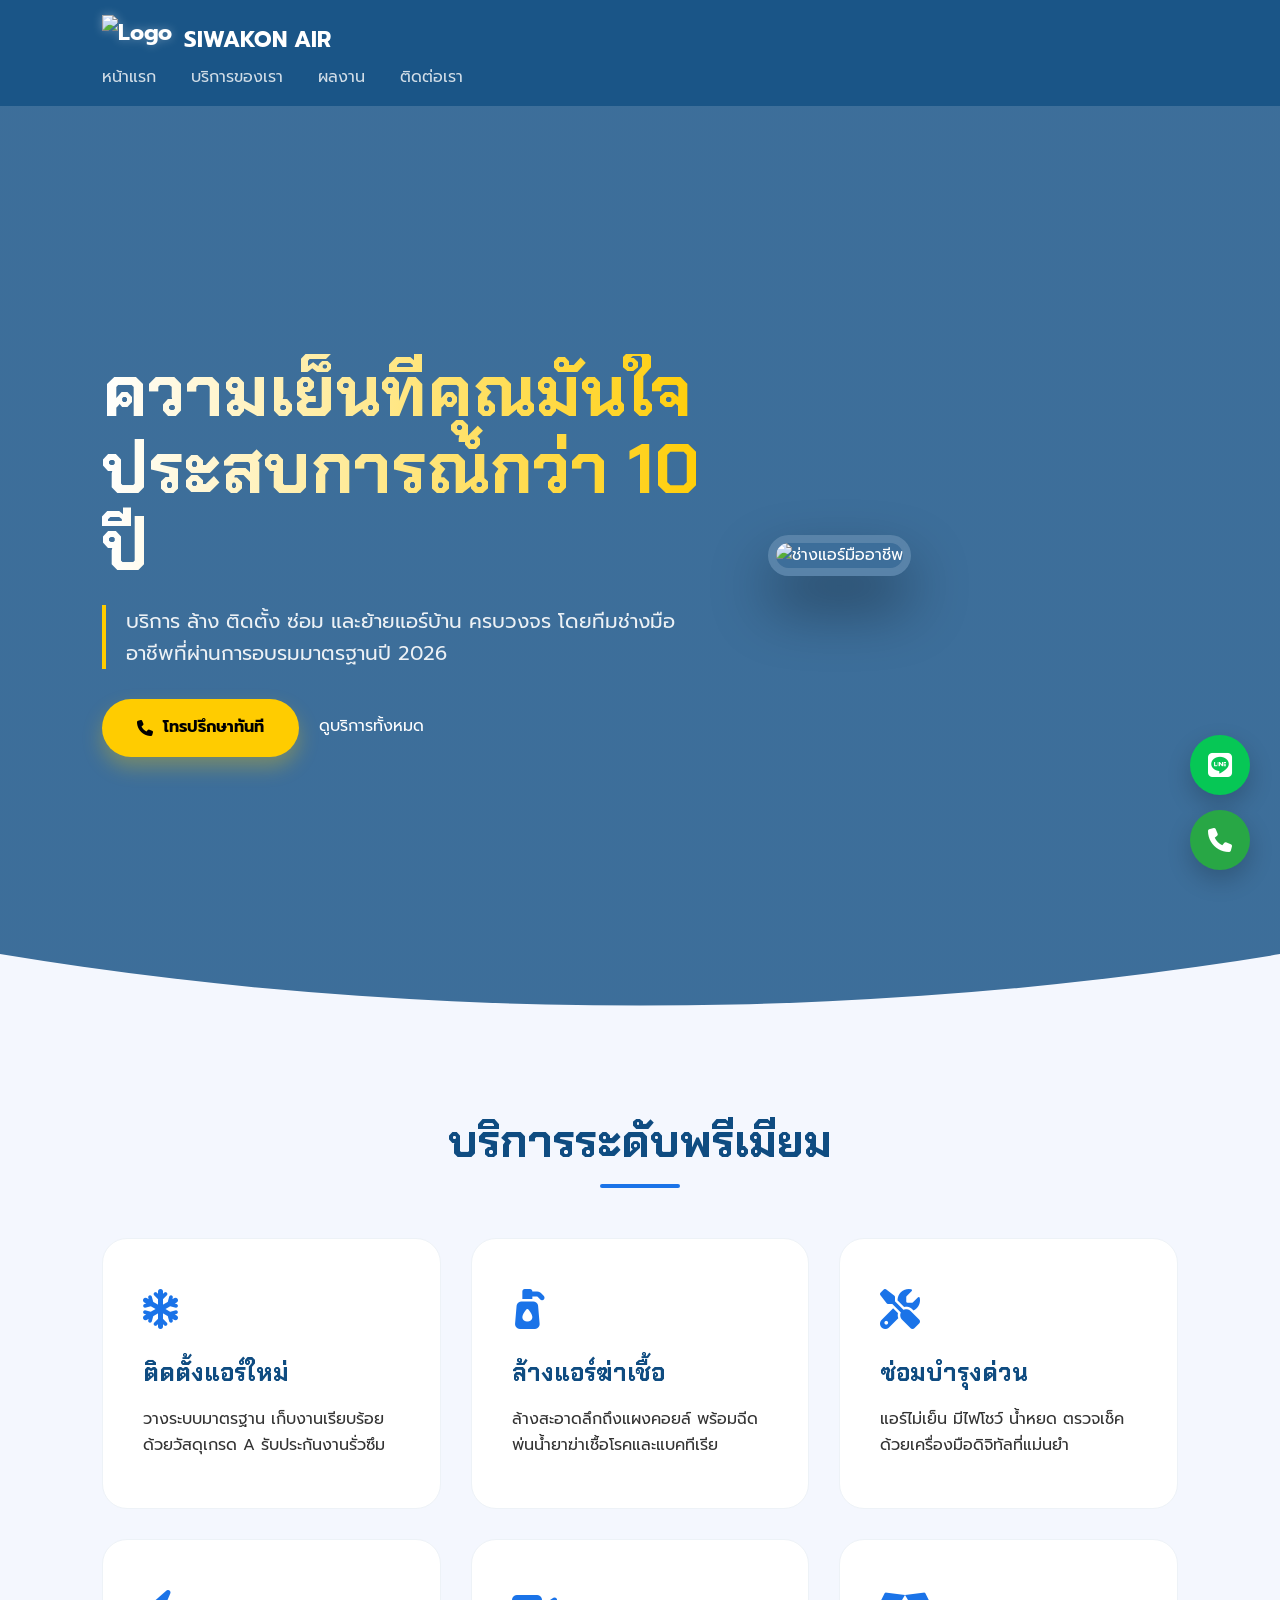
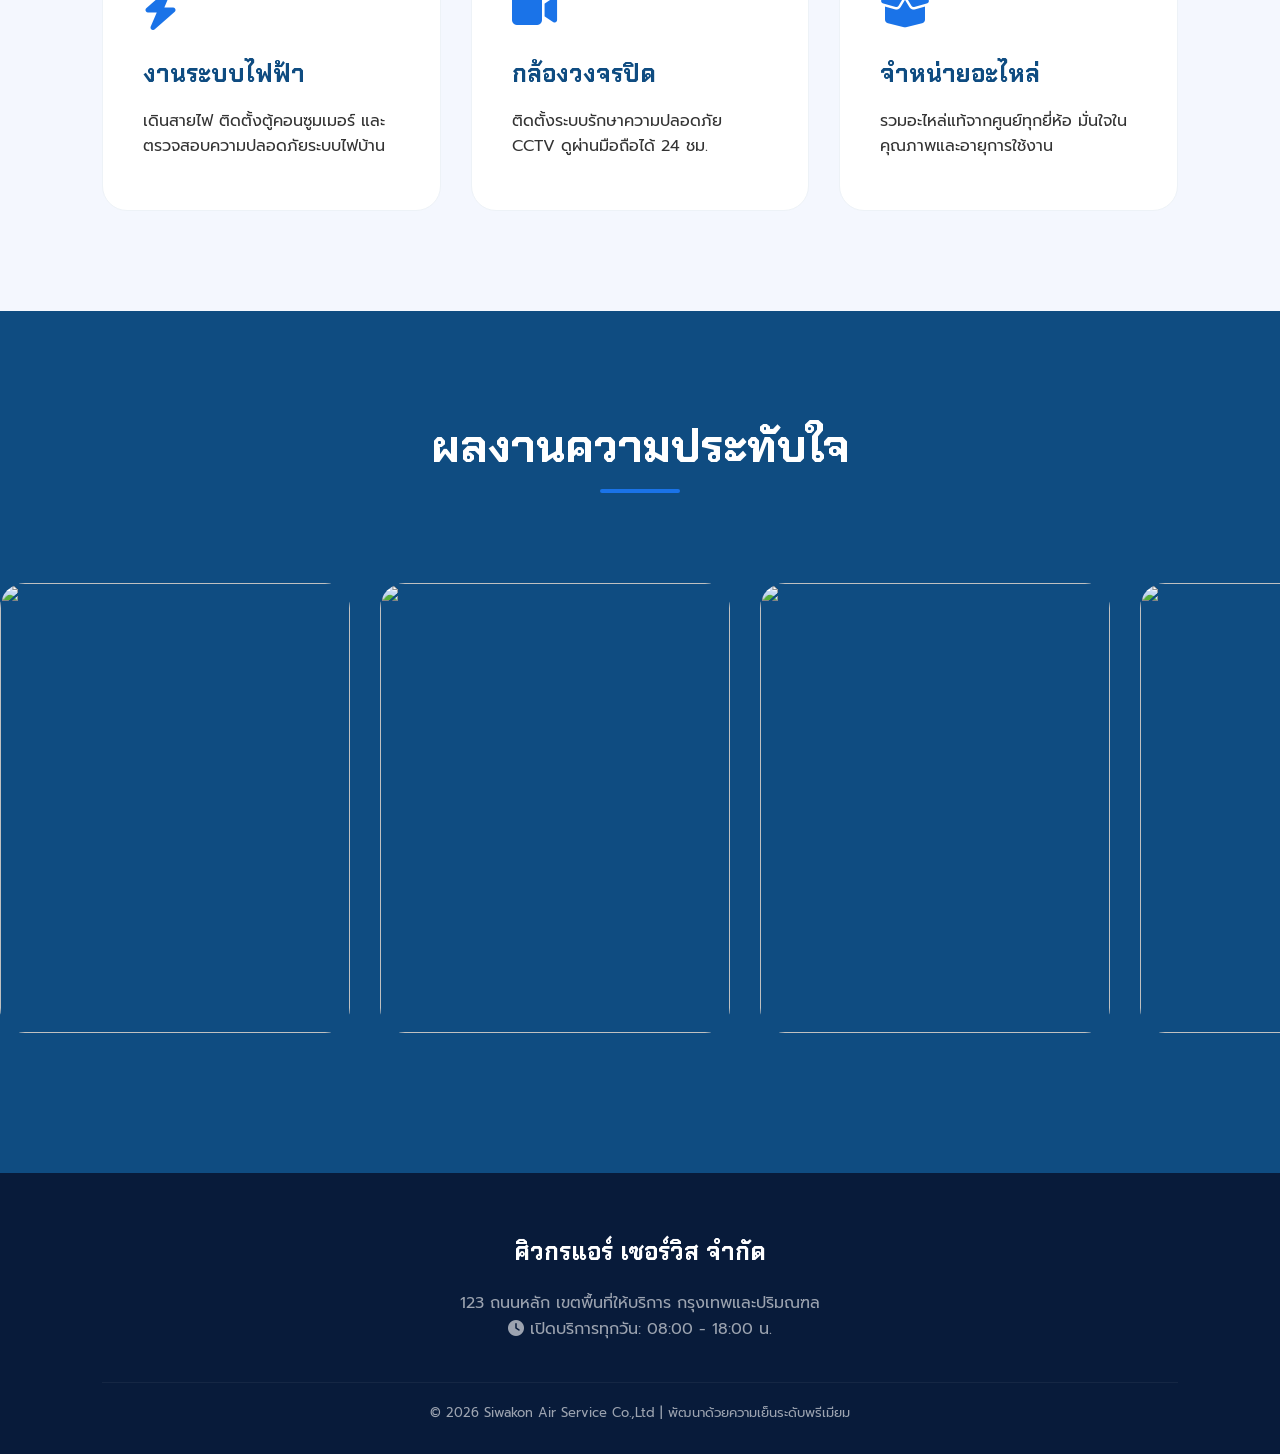
==== Web-main/index.html @ cfa51bba "Update1" ====
<!DOCTYPE html>
<html lang="th">
<head>
    <meta charset="UTF-8">
    <meta name="viewport" content="width=device-width, initial-scale=1.0">
    <title>ศิวกรแอร์ เซอร์วิส - บริการช่างแอร์มืออาชีพ 2026</title>
    
    <link href="https://fonts.googleapis.com/css2?family=Chakra+Petch:wght@300;400;600;700&family=Prompt:wght@300;400;600&display=swap" rel="stylesheet">
    
    <link rel="stylesheet" href="https://cdnjs.cloudflare.com/ajax/libs/font-awesome/6.4.0/css/all.min.css">

    <style>
        :root {
            --primary-blue: #0f4c81;
            --accent-blue: #1a73e8;
            --gold: #ffcc00;
            --light-bg: #f4f7fe;
            --glass: rgba(255, 255, 255, 0.15);
            --transition: all 0.4s cubic-bezier(0.165, 0.84, 0.44, 1);
        }

        /* ================= RESET & BASE ================= */
        * {
            margin: 0;
            padding: 0;
            box-sizing: border-box;
            font-family: 'Prompt', sans-serif;
        }

        h1, h2, h3, .navbar .logo {
            font-family: 'Chakra Petch', sans-serif;
        }

        body {
            background-color: var(--light-bg);
            color: #333;
            overflow-x: hidden;
            line-height: 1.6;
        }

        scroll-behavior: smooth;

        /* ================= NAVBAR ================= */
        .navbar {
            display: flex;
            justify-content: space-between;
            align-items: center;
            padding: 15px 8%;
            background: rgba(15, 76, 129, 0.95);
            backdrop-filter: blur(15px);
            position: fixed;
            top: 0;
            width: 100%;
            z-index: 2000;
            border-bottom: 1px solid rgba(255,255,255,0.1);
            transition: var(--transition);
        }

        .logo {
            display: flex;
            align-items: center;
            gap: 12px;
            color: white;
            font-size: 22px;
            font-weight: 700;
        }

        .logo img {
            height: 50px;
            filter: drop-shadow(0 0 5px rgba(255,255,255,0.3));
        }

        .menu {
            display: flex;
            gap: 35px;
        }

        .menu a {
            color: rgba(255,255,255,0.8);
            text-decoration: none;
            font-size: 16px;
            font-weight: 400;
            transition: var(--transition);
            position: relative;
        }

        .menu a::after {
            content: '';
            position: absolute;
            bottom: -5px;
            left: 0;
            width: 0%;
            height: 2px;
            background: var(--gold);
            transition: var(--transition);
        }

        .menu a:hover {
            color: var(--gold);
        }

        .menu a:hover::after {
            width: 100%;
        }

        /* ================= HERO SECTION ================= */
        .hero {
            height: 100vh;
            display: flex;
            align-items: center;
            justify-content: center;
            padding: 0 8%;
            background: linear-gradient(rgba(15, 76, 129, 0.8), rgba(15, 76, 129, 0.8)), 
                        url('https://images.unsplash.com/photo-1581094288338-2314dddb7bc3?q=80&w=2070') center/cover;
            color: white;
            text-align: left;
            position: relative;
            clip-path: ellipse(150% 100% at 50% 0%);
        }

        .hero-content {
            max-width: 1200px;
            display: grid;
            grid-template-columns: 1.2fr 0.8fr;
            gap: 50px;
            align-items: center;
        }

        .hero-text h1 {
            font-size: clamp(40px, 6vw, 70px);
            line-height: 1.1;
            margin-bottom: 20px;
            background: linear-gradient(to right, #fff, var(--gold));
            -webkit-background-clip: text;
            -webkit-text-fill-color: transparent;
        }

        .hero-text p {
            font-size: 20px;
            margin-bottom: 30px;
            color: rgba(255,255,255,0.9);
            border-left: 4px solid var(--gold);
            padding-left: 20px;
        }

        .hero-btns {
            display: flex;
            gap: 20px;
        }

        .btn-primary {
            padding: 16px 35px;
            background: var(--gold);
            color: #000;
            border-radius: 50px;
            text-decoration: none;
            font-weight: 700;
            display: flex;
            align-items: center;
            gap: 10px;
            transition: var(--transition);
            box-shadow: 0 10px 20px rgba(255, 204, 0, 0.3);
        }

        .btn-primary:hover {
            transform: translateY(-5px) scale(1.05);
            background: #fff;
        }

        .hero-image img {
            width: 100%;
            border-radius: 30px;
            border: 8px solid var(--glass);
            backdrop-filter: blur(5px);
            box-shadow: 0 30px 60px rgba(0,0,0,0.4);
        }

        /* ================= SERVICES GRID ================= */
        .services {
            padding: 100px 8%;
            text-align: center;
        }

        .section-title {
            font-size: 45px;
            margin-bottom: 60px;
            position: relative;
            display: inline-block;
            color: var(--primary-blue);
        }

        .section-title::after {
            content: '';
            position: absolute;
            bottom: -10px;
            left: 50%;
            transform: translateX(-50%);
            width: 80px;
            height: 4px;
            background: var(--accent-blue);
            border-radius: 2px;
        }

        .service-grid {
            display: grid;
            grid-template-columns: repeat(auto-fit, minmax(320px, 1fr));
            gap: 30px;
        }

        .service-card {
            background: white;
            padding: 50px 40px;
            border-radius: 25px;
            transition: var(--transition);
            position: relative;
            overflow: hidden;
            border: 1px solid #edf2f7;
            text-align: left;
        }

        .service-card i {
            font-size: 40px;
            color: var(--accent-blue);
            margin-bottom: 25px;
            display: block;
        }

        .service-card h3 {
            font-size: 24px;
            margin-bottom: 15px;
            color: var(--primary-blue);
        }

        .service-card:hover {
            transform: translateY(-15px);
            box-shadow: 0 25px 50px rgba(0,0,0,0.08);
            border-color: var(--accent-blue);
        }

        .service-card::before {
            content: '';
            position: absolute;
            top: 0; left: 0; width: 100%; height: 5px;
            background: var(--accent-blue);
            transform: scaleX(0);
            transition: var(--transition);
        }

        .service-card:hover::before {
            transform: scaleX(1);
        }

        /* ================= MODERN PORTFOLIO ================= */
        .portfolio {
            padding: 100px 0;
            background: var(--primary-blue);
            color: white;
        }

        .carousel {
            width: 100%;
            overflow: hidden;
            padding: 40px 0;
        }

        .carousel-track {
            display: flex;
            gap: 30px;
            animation: scroll 40s linear infinite;
            width: max-content;
        }

        .card {
            width: 350px;
            height: 450px;
            border-radius: 25px;
            overflow: hidden;
            position: relative;
            flex-shrink: 0;
            cursor: pointer;
        }

        .card img {
            width: 100%;
            height: 100%;
            object-fit: cover;
            transition: 0.8s;
        }

        .card-overlay {
            position: absolute;
            bottom: 0;
            left: 0;
            width: 100%;
            padding: 30px;
            background: linear-gradient(transparent, rgba(0,0,0,0.8));
            opacity: 0;
            transform: translateY(20px);
            transition: var(--transition);
        }

        .card:hover .card-overlay {
            opacity: 1;
            transform: translateY(0);
        }

        .card:hover img {
            transform: scale(1.15);
        }

        @keyframes scroll {
            0% { transform: translateX(0); }
            100% { transform: translateX(calc(-380px * 3)); }
        }

        /* ================= FLOATING CONTACT ================= */
        .floating-contact {
            position: fixed;
            right: 30px;
            bottom: 30px;
            display: flex;
            flex-direction: column;
            gap: 15px;
            z-index: 3000;
        }

        .float-btn {
            width: 60px;
            height: 60px;
            border-radius: 50%;
            display: flex;
            align-items: center;
            justify-content: center;
            color: white;
            text-decoration: none;
            font-size: 24px;
            box-shadow: 0 10px 25px rgba(0,0,0,0.2);
            transition: var(--transition);
            animation: pulse 2s infinite;
        }

        .float-phone { background: #28a745; }
        .float-line { background: #06c755; }

        .float-btn:hover {
            transform: scale(1.1) rotate(10deg);
        }

        @keyframes pulse {
            0% { transform: scale(1); }
            50% { transform: scale(1.05); box-shadow: 0 0 20px rgba(40, 167, 69, 0.6); }
            100% { transform: scale(1); }
        }

        /* ================= FOOTER ================= */
        footer {
            background: #081b3a;
            color: rgba(255,255,255,0.6);
            padding: 60px 8% 30px;
            text-align: center;
        }

        .footer-content h2 { color: white; margin-bottom: 20px; }
        .footer-copy { margin-top: 40px; padding-top: 20px; border-top: 1px solid rgba(255,255,255,0.05); font-size: 13px; }

        /* ================= RESPONSIVE ================= */
        @media (max-width: 992px) {
            .hero-content { grid-template-columns: 1fr; text-align: center; }
            .hero-text p { border: none; padding: 0; }
            .hero-btns { justify-content: center; }
            .hero-image { display: none; }
            .menu { display: none; }
        }

        @media (max-width: 600px) {
            .section-title { font-size: 32px; }
            .card { width: 280px; height: 380px; }
            .floating-contact { right: 20px; bottom: 20px; }
        }
    </style>
</head>

<body>

    <nav class="navbar">
        <div class="logo">
            <img src="IM/Adobe Express 2026-03-13 16.31.52.png" alt="Logo">
            <span>SIWAKON AIR</span>
        </div>
        <div class="menu">
            <a href="#home">หน้าแรก</a>
            <a href="#services">บริการของเรา</a>
            <a href="#portfolio">ผลงาน</a>
            <a href="#contact">ติดต่อเรา</a>
        </div>
    </nav>

    <section class="hero" id="home">
        <div class="hero-content">
            <div class="hero-text">
                <h1>ความเย็นที่คุณมั่นใจ ประสบการณ์กว่า 10 ปี</h1>
                <p>บริการ ล้าง ติดตั้ง ซ่อม และย้ายแอร์บ้าน ครบวงจร โดยทีมช่างมืออาชีพที่ผ่านการอบรมมาตรฐานปี 2026</p>
                <div class="hero-btns">
                    <a href="tel:0XXXXXXXXX" class="btn-primary">
                        <i class="fas fa-phone"></i> โทรปรึกษาทันที
                    </a>
                    <a href="#services" style="color: white; text-decoration: none; padding-top: 15px;">ดูบริการทั้งหมด</a>
                </div>
            </div>
            <div class="hero-image">
                <img src="IM/IMG20251228144217.jpg" alt="ช่างแอร์มืออาชีพ">
            </div>
        </div>
    </section>

    <section class="services" id="services">
        <h2 class="section-title">บริการระดับพรีเมียม</h2>
        <div class="service-grid">
            <div class="service-card">
                <i class="fas fa-snowflake"></i>
                <h3>ติดตั้งแอร์ใหม่</h3>
                <p>วางระบบมาตรฐาน เก็บงานเรียบร้อยด้วยวัสดุเกรด A รับประกันงานรั่วซึม</p>
            </div>
            <div class="service-card">
                <i class="fas fa-pump-soap"></i>
                <h3>ล้างแอร์ฆ่าเชื้อ</h3>
                <p>ล้างสะอาดลึกถึงแผงคอยล์ พร้อมฉีดพ่นน้ำยาฆ่าเชื้อโรคและแบคทีเรีย</p>
            </div>
            <div class="service-card">
                <i class="fas fa-tools"></i>
                <h3>ซ่อมบำรุงด่วน</h3>
                <p>แอร์ไม่เย็น มีไฟโชว์ น้ำหยด ตรวจเช็คด้วยเครื่องมือดิจิทัลที่แม่นยำ</p>
            </div>
            <div class="service-card">
                <i class="fas fa-bolt"></i>
                <h3>งานระบบไฟฟ้า</h3>
                <p>เดินสายไฟ ติดตั้งตู้คอนซูมเมอร์ และตรวจสอบความปลอดภัยระบบไฟบ้าน</p>
            </div>
            <div class="service-card">
                <i class="fas fa-video"></i>
                <h3>กล้องวงจรปิด</h3>
                <p>ติดตั้งระบบรักษาความปลอดภัย CCTV ดูผ่านมือถือได้ 24 ชม.</p>
            </div>
            <div class="service-card">
                <i class="fas fa-box-open"></i>
                <h3>จำหน่ายอะไหล่</h3>
                <p>รวมอะไหล่แท้จากศูนย์ทุกยี่ห้อ มั่นใจในคุณภาพและอายุการใช้งาน</p>
            </div>
        </div>
    </section>

    <section class="portfolio" id="portfolio">
        <h2 class="section-title" style="color: white; display: block; text-align: center;">ผลงานความประทับใจ</h2>
        <div class="carousel">
            <div class="carousel-track">
                <div class="card">
                    <img src="IM/1755225776849.jpg">
                    <div class="card-overlay"><h4>งานติดตั้งแอร์คอนโด</h4><p>เรียบร้อย ไร้รอยเจาะ</p></div>
                </div>
                <div class="card">
                    <img src="IM/1755225802976.jpg">
                    <div class="card-overlay"><h4>ล้างแอร์โรงงาน</h4><p>สะอาด 100%</p></div>
                </div>
                <div class="card">
                    <img src="IM/1755230005166.jpg">
                    <div class="card-overlay"><h4>ระบบไฟออฟฟิศ</h4><p>มาตรฐานสากล</p></div>
                </div>
                <div class="card"><img src="IM/1755225776849.jpg"></div>
                <div class="card"><img src="IM/1755225802976.jpg"></div>
                <div class="card"><img src="IM/1755230005166.jpg"></div>
            </div>
        </div>
    </section>

    <div class="floating-contact">
        <a href="https://line.me/ti/p/~YOUR_LINE_ID" class="float-btn float-line" target="_blank">
            <i class="fab fa-line"></i>
        </a>
        <a href="tel:0XXXXXXXXX" class="float-btn float-phone">
            <i class="fas fa-phone"></i>
        </a>
    </div>

    <footer>
        <div class="footer-content">
            <h2>ศิวกรแอร์ เซอร์วิส จำกัด</h2>
            <p>123 ถนนหลัก เขตพื้นที่ให้บริการ กรุงเทพและปริมณฑล</p>
            <p><i class="fas fa-clock"></i> เปิดบริการทุกวัน: 08:00 - 18:00 น.</p>
        </div>
        <div class="footer-copy">
            © 2026 Siwakon Air Service Co.,Ltd | พัฒนาด้วยความเย็นระดับพรีเมียม
        </div>
    </footer>

    <script>
        // เปลี่ยนสี Navbar เมื่อ Scroll
        window.addEventListener('scroll', function() {
            const nav = document.querySelector('.navbar');
            if (window.scrollY > 50) {
                nav.style.padding = '10px 8%';
                nav.style.background = 'rgba(8, 27, 58, 0.98)';
            } else {
                nav.style.padding = '15px 8%';
                nav.style.background = 'rgba(15, 76, 129, 0.95)';
            }
        });
    </script>

</body>
</html>
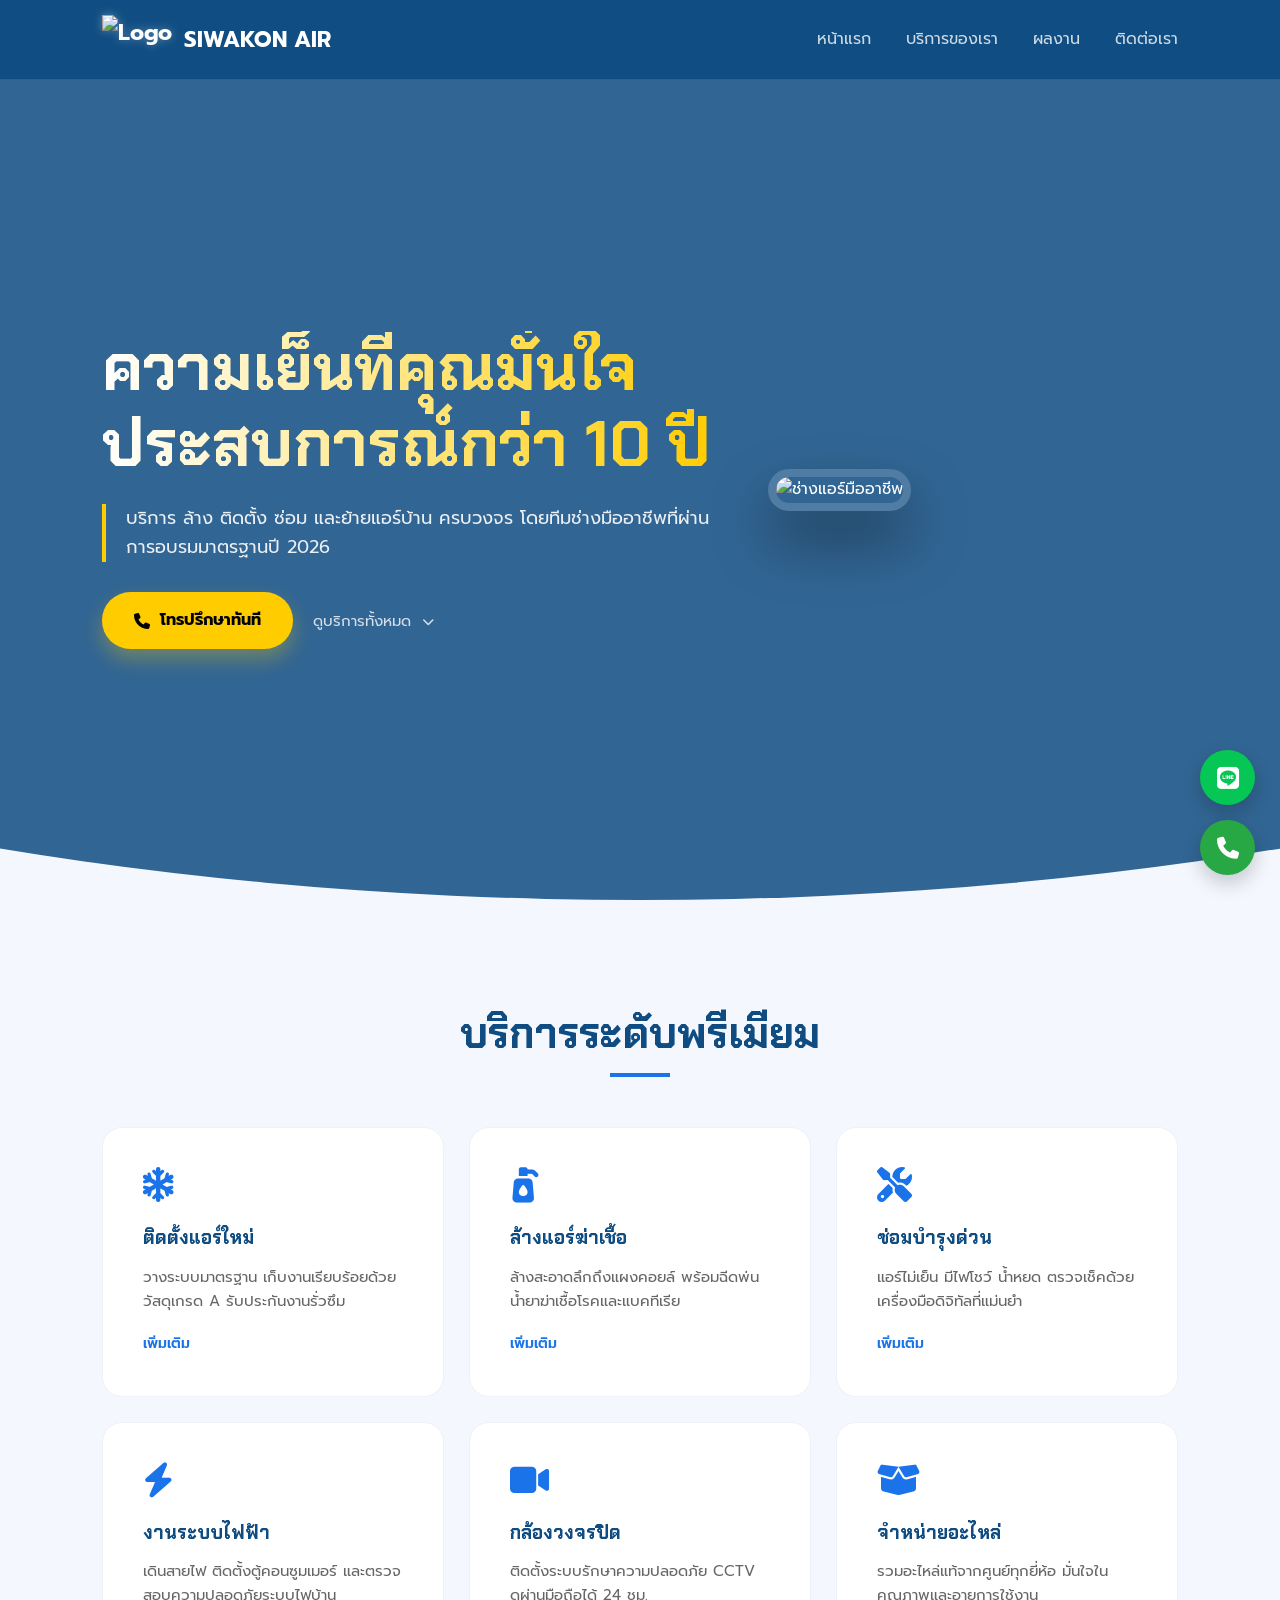
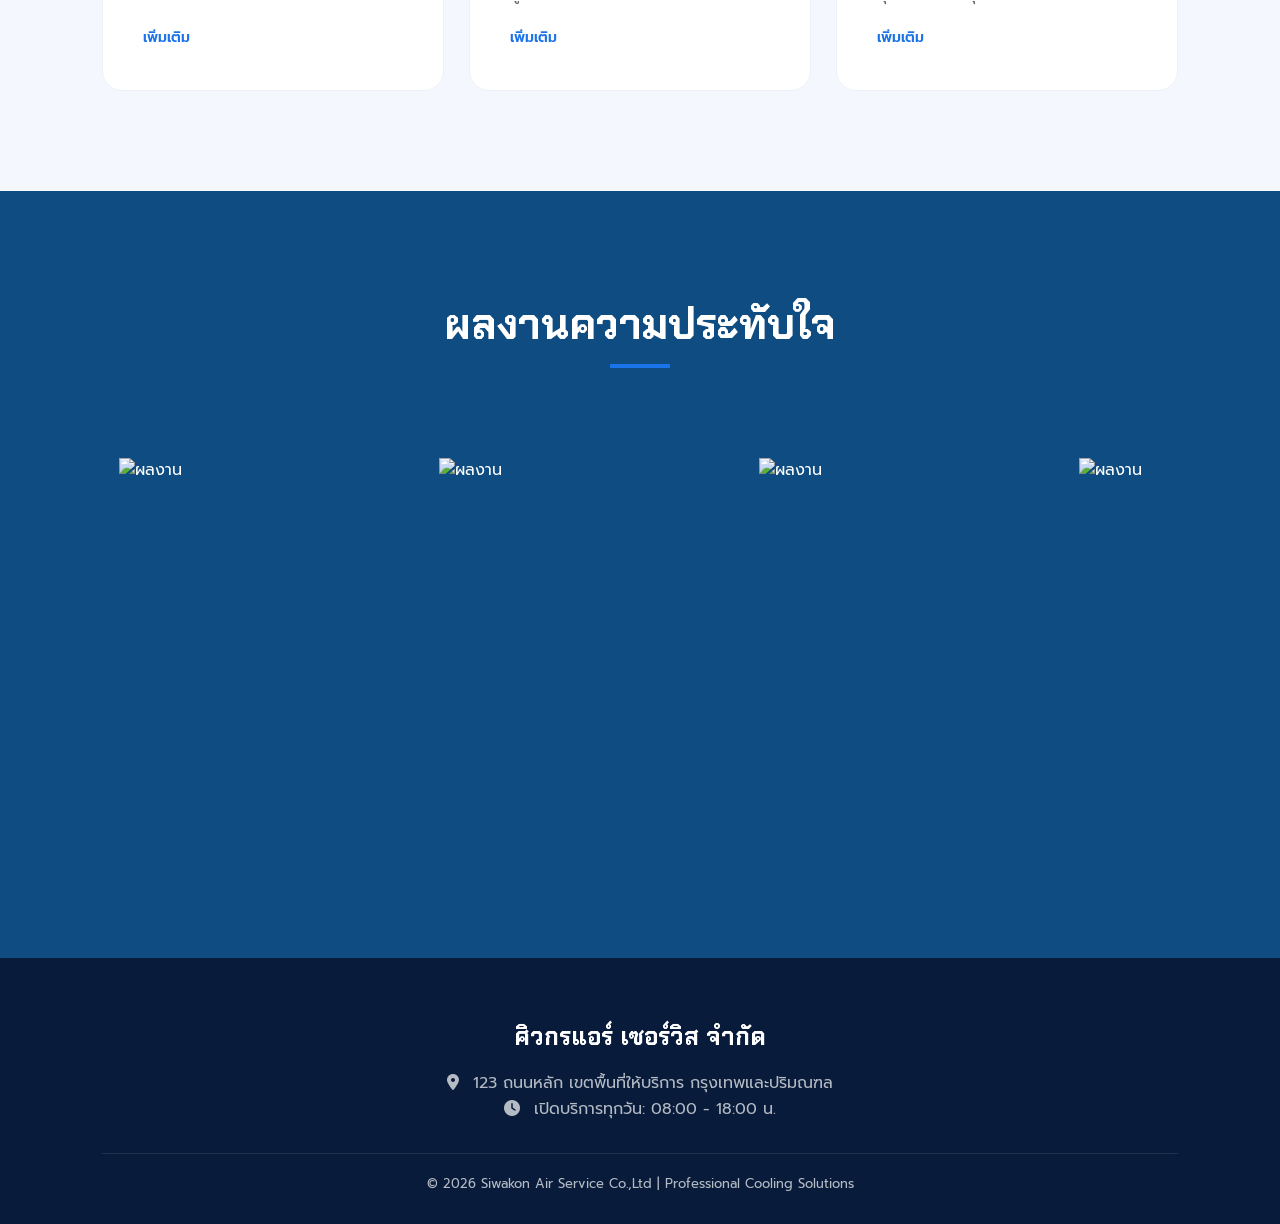
==== commit d150bcee: "Update2" ====
--- a/Web-main/index.html
+++ b/Web-main/index.html
@@ -17,6 +17,7 @@
             --light-bg: #f4f7fe;
             --glass: rgba(255, 255, 255, 0.15);
             --transition: all 0.4s cubic-bezier(0.165, 0.84, 0.44, 1);
+            --nav-height: 80px;
         }
 
         /* ================= RESET & BASE ================= */
@@ -27,6 +28,11 @@
             font-family: 'Prompt', sans-serif;
         }
 
+        html {
+            scroll-behavior: smooth;
+            scroll-padding-top: var(--nav-height); 
+        }
+
         h1, h2, h3, .navbar .logo {
             font-family: 'Chakra Petch', sans-serif;
         }
@@ -37,8 +43,6 @@
             overflow-x: hidden;
             line-height: 1.6;
         }
-
-        scroll-behavior: smooth;
 
         /* ================= NAVBAR ================= */
         .navbar {
@@ -51,6 +55,7 @@
             position: fixed;
             top: 0;
             width: 100%;
+            height: var(--nav-height);
             z-index: 2000;
             border-bottom: 1px solid rgba(255,255,255,0.1);
             transition: var(--transition);
@@ -84,36 +89,20 @@
             position: relative;
         }
 
-        .menu a::after {
-            content: '';
-            position: absolute;
-            bottom: -5px;
-            left: 0;
-            width: 0%;
-            height: 2px;
-            background: var(--gold);
-            transition: var(--transition);
-        }
-
         .menu a:hover {
             color: var(--gold);
         }
 
-        .menu a:hover::after {
-            width: 100%;
-        }
-
         /* ================= HERO SECTION ================= */
         .hero {
-            height: 100vh;
+            min-height: 100vh;
             display: flex;
             align-items: center;
             justify-content: center;
-            padding: 0 8%;
-            background: linear-gradient(rgba(15, 76, 129, 0.8), rgba(15, 76, 129, 0.8)), 
+            padding: var(--nav-height) 8% 0; 
+            background: linear-gradient(rgba(15, 76, 129, 0.85), rgba(15, 76, 129, 0.85)), 
                         url('https://images.unsplash.com/photo-1581094288338-2314dddb7bc3?q=80&w=2070') center/cover;
             color: white;
-            text-align: left;
             position: relative;
             clip-path: ellipse(150% 100% at 50% 0%);
         }
@@ -127,8 +116,8 @@
         }
 
         .hero-text h1 {
-            font-size: clamp(40px, 6vw, 70px);
-            line-height: 1.1;
+            font-size: clamp(32px, 5vw, 64px);
+            line-height: 1.2;
             margin-bottom: 20px;
             background: linear-gradient(to right, #fff, var(--gold));
             -webkit-background-clip: text;
@@ -136,7 +125,7 @@
         }
 
         .hero-text p {
-            font-size: 20px;
+            font-size: 18px;
             margin-bottom: 30px;
             color: rgba(255,255,255,0.9);
             border-left: 4px solid var(--gold);
@@ -146,10 +135,11 @@
         .hero-btns {
             display: flex;
             gap: 20px;
+            align-items: center;
         }
 
         .btn-primary {
-            padding: 16px 35px;
+            padding: 16px 32px;
             background: var(--gold);
             color: #000;
             border-radius: 50px;
@@ -163,7 +153,7 @@
         }
 
         .btn-primary:hover {
-            transform: translateY(-5px) scale(1.05);
+            transform: translateY(-5px);
             background: #fff;
         }
 
@@ -171,18 +161,17 @@
             width: 100%;
             border-radius: 30px;
             border: 8px solid var(--glass);
-            backdrop-filter: blur(5px);
             box-shadow: 0 30px 60px rgba(0,0,0,0.4);
         }
 
-        /* ================= SERVICES GRID ================= */
+        /* ================= SERVICES ================= */
         .services {
             padding: 100px 8%;
             text-align: center;
         }
 
         .section-title {
-            font-size: 45px;
+            font-size: clamp(28px, 4vw, 42px);
             margin-bottom: 60px;
             position: relative;
             display: inline-block;
@@ -195,129 +184,127 @@
             bottom: -10px;
             left: 50%;
             transform: translateX(-50%);
-            width: 80px;
+            width: 60px;
             height: 4px;
             background: var(--accent-blue);
-            border-radius: 2px;
         }
 
         .service-grid {
             display: grid;
-            grid-template-columns: repeat(auto-fit, minmax(320px, 1fr));
-            gap: 30px;
+            grid-template-columns: repeat(auto-fit, minmax(300px, 1fr));
+            gap: 25px;
         }
 
         .service-card {
             background: white;
-            padding: 50px 40px;
-            border-radius: 25px;
+            padding: 40px;
+            border-radius: 20px;
+            text-decoration: none;
+            color: inherit;
             transition: var(--transition);
-            position: relative;
-            overflow: hidden;
             border: 1px solid #edf2f7;
             text-align: left;
+            display: flex;
+            flex-direction: column;
         }
 
         .service-card i {
-            font-size: 40px;
+            font-size: 35px;
             color: var(--accent-blue);
-            margin-bottom: 25px;
-            display: block;
+            margin-bottom: 20px;
         }
 
         .service-card h3 {
-            font-size: 24px;
-            margin-bottom: 15px;
+            margin-bottom: 12px;
             color: var(--primary-blue);
         }
 
+        .service-card p {
+            font-size: 15px;
+            color: #666;
+            margin-bottom: 20px;
+        }
+
+        .service-card .more-link {
+            margin-top: auto;
+            color: var(--accent-blue);
+            font-weight: 600;
+            font-size: 14px;
+            transition: var(--transition);
+        }
+
         .service-card:hover {
-            transform: translateY(-15px);
-            box-shadow: 0 25px 50px rgba(0,0,0,0.08);
+            transform: translateY(-10px);
+            box-shadow: 0 20px 40px rgba(0,0,0,0.05);
             border-color: var(--accent-blue);
         }
 
-        .service-card::before {
-            content: '';
-            position: absolute;
-            top: 0; left: 0; width: 100%; height: 5px;
-            background: var(--accent-blue);
-            transform: scaleX(0);
-            transition: var(--transition);
-        }
-
-        .service-card:hover::before {
-            transform: scaleX(1);
-        }
-
-        /* ================= MODERN PORTFOLIO ================= */
+        .service-card:hover .more-link {
+            color: var(--primary-blue);
+        }
+
+        /* ================= PORTFOLIO ================= */
         .portfolio {
             padding: 100px 0;
             background: var(--primary-blue);
             color: white;
+            text-align: center;
         }
 
         .carousel {
             width: 100%;
             overflow: hidden;
-            padding: 40px 0;
+            margin-top: 40px;
         }
 
         .carousel-track {
             display: flex;
-            gap: 30px;
-            animation: scroll 40s linear infinite;
+            gap: 20px;
+            animation: scroll 30s linear infinite;
             width: max-content;
         }
 
         .card {
-            width: 350px;
-            height: 450px;
-            border-radius: 25px;
+            width: 300px;
+            height: 400px;
+            border-radius: 20px;
             overflow: hidden;
             position: relative;
             flex-shrink: 0;
-            cursor: pointer;
         }
 
         .card img {
             width: 100%;
             height: 100%;
             object-fit: cover;
-            transition: 0.8s;
+            transition: 0.5s;
         }
 
         .card-overlay {
             position: absolute;
-            bottom: 0;
-            left: 0;
-            width: 100%;
-            padding: 30px;
+            inset: 0;
             background: linear-gradient(transparent, rgba(0,0,0,0.8));
+            display: flex;
+            flex-direction: column;
+            justify-content: flex-end;
+            padding: 20px;
             opacity: 0;
-            transform: translateY(20px);
-            transition: var(--transition);
-        }
-
-        .card:hover .card-overlay {
-            opacity: 1;
-            transform: translateY(0);
-        }
-
-        .card:hover img {
-            transform: scale(1.15);
-        }
+            transition: 0.3s;
+        }
+
+        .card:hover .card-overlay { opacity: 1; }
+        .card:hover img { transform: scale(1.1); }
 
         @keyframes scroll {
             0% { transform: translateX(0); }
-            100% { transform: translateX(calc(-380px * 3)); }
+            100% { transform: translateX(calc(-320px * 3)); }
         }
 
         /* ================= FLOATING CONTACT ================= */
         .floating-contact {
             position: fixed;
-            right: 30px;
-            bottom: 30px;
+            right: 25px;
+            bottom: 25px;
             display: flex;
             flex-direction: column;
             gap: 15px;
@@ -325,57 +312,41 @@
         }
 
         .float-btn {
-            width: 60px;
-            height: 60px;
+            width: 55px;
+            height: 55px;
             border-radius: 50%;
             display: flex;
             align-items: center;
             justify-content: center;
             color: white;
+            font-size: 22px;
+            box-shadow: 0 8px 20px rgba(0,0,0,0.2);
+            transition: 0.3s;
             text-decoration: none;
-            font-size: 24px;
-            box-shadow: 0 10px 25px rgba(0,0,0,0.2);
-            transition: var(--transition);
-            animation: pulse 2s infinite;
         }
 
         .float-phone { background: #28a745; }
         .float-line { background: #06c755; }
-
-        .float-btn:hover {
-            transform: scale(1.1) rotate(10deg);
-        }
-
-        @keyframes pulse {
-            0% { transform: scale(1); }
-            50% { transform: scale(1.05); box-shadow: 0 0 20px rgba(40, 167, 69, 0.6); }
-            100% { transform: scale(1); }
-        }
+        .float-btn:hover { transform: scale(1.1); }
 
         /* ================= FOOTER ================= */
         footer {
             background: #081b3a;
-            color: rgba(255,255,255,0.6);
+            color: rgba(255,255,255,0.7);
             padding: 60px 8% 30px;
             text-align: center;
         }
 
-        .footer-content h2 { color: white; margin-bottom: 20px; }
-        .footer-copy { margin-top: 40px; padding-top: 20px; border-top: 1px solid rgba(255,255,255,0.05); font-size: 13px; }
+        .footer-content h2 { color: white; margin-bottom: 15px; }
+        .footer-copy { margin-top: 30px; padding-top: 20px; border-top: 1px solid rgba(255,255,255,0.1); font-size: 13px; }
 
         /* ================= RESPONSIVE ================= */
         @media (max-width: 992px) {
             .hero-content { grid-template-columns: 1fr; text-align: center; }
-            .hero-text p { border: none; padding: 0; }
+            .hero-text p { border-left: none; padding-left: 0; }
             .hero-btns { justify-content: center; }
             .hero-image { display: none; }
             .menu { display: none; }
-        }
-
-        @media (max-width: 600px) {
-            .section-title { font-size: 32px; }
-            .card { width: 280px; height: 380px; }
-            .floating-contact { right: 20px; bottom: 20px; }
         }
     </style>
 </head>
@@ -398,13 +369,13 @@
     <section class="hero" id="home">
         <div class="hero-content">
             <div class="hero-text">
-                <h1>ความเย็นที่คุณมั่นใจ ประสบการณ์กว่า 10 ปี</h1>
+                <h1>ความเย็นที่คุณมั่นใจ<br>ประสบการณ์กว่า 10 ปี</h1>
                 <p>บริการ ล้าง ติดตั้ง ซ่อม และย้ายแอร์บ้าน ครบวงจร โดยทีมช่างมืออาชีพที่ผ่านการอบรมมาตรฐานปี 2026</p>
                 <div class="hero-btns">
                     <a href="tel:0XXXXXXXXX" class="btn-primary">
                         <i class="fas fa-phone"></i> โทรปรึกษาทันที
                     </a>
-                    <a href="#services" style="color: white; text-decoration: none; padding-top: 15px;">ดูบริการทั้งหมด</a>
+                    <a href="#services" style="color: rgba(255,255,255,0.8); text-decoration: none; font-size: 15px;">ดูบริการทั้งหมด <i class="fas fa-chevron-down" style="font-size: 12px; margin-left: 5px;"></i></a>
                 </div>
             </div>
             <div class="hero-image">
@@ -416,58 +387,70 @@
     <section class="services" id="services">
         <h2 class="section-title">บริการระดับพรีเมียม</h2>
         <div class="service-grid">
-            <div class="service-card">
+            
+            <a href="service-install.html" class="service-card">
                 <i class="fas fa-snowflake"></i>
                 <h3>ติดตั้งแอร์ใหม่</h3>
                 <p>วางระบบมาตรฐาน เก็บงานเรียบร้อยด้วยวัสดุเกรด A รับประกันงานรั่วซึม</p>
-            </div>
-            <div class="service-card">
+                <span class="more-link">เพิ่มเติม</span>
+            </a>
+
+            <a href="service-clean.html" class="service-card">
                 <i class="fas fa-pump-soap"></i>
                 <h3>ล้างแอร์ฆ่าเชื้อ</h3>
                 <p>ล้างสะอาดลึกถึงแผงคอยล์ พร้อมฉีดพ่นน้ำยาฆ่าเชื้อโรคและแบคทีเรีย</p>
-            </div>
-            <div class="service-card">
+                <span class="more-link">เพิ่มเติม</span>
+            </a>
+
+            <a href="service-repair.html" class="service-card">
                 <i class="fas fa-tools"></i>
                 <h3>ซ่อมบำรุงด่วน</h3>
                 <p>แอร์ไม่เย็น มีไฟโชว์ น้ำหยด ตรวจเช็คด้วยเครื่องมือดิจิทัลที่แม่นยำ</p>
-            </div>
-            <div class="service-card">
+                <span class="more-link">เพิ่มเติม</span>
+            </a>
+
+            <a href="service-electric.html" class="service-card">
                 <i class="fas fa-bolt"></i>
                 <h3>งานระบบไฟฟ้า</h3>
                 <p>เดินสายไฟ ติดตั้งตู้คอนซูมเมอร์ และตรวจสอบความปลอดภัยระบบไฟบ้าน</p>
-            </div>
-            <div class="service-card">
+                <span class="more-link">เพิ่มเติม</span>
+            </a>
+
+            <a href="service-cctv.html" class="service-card">
                 <i class="fas fa-video"></i>
                 <h3>กล้องวงจรปิด</h3>
                 <p>ติดตั้งระบบรักษาความปลอดภัย CCTV ดูผ่านมือถือได้ 24 ชม.</p>
-            </div>
-            <div class="service-card">
+                <span class="more-link">เพิ่มเติม</span>
+            </a>
+
+            <a href="service-parts.html" class="service-card">
                 <i class="fas fa-box-open"></i>
                 <h3>จำหน่ายอะไหล่</h3>
                 <p>รวมอะไหล่แท้จากศูนย์ทุกยี่ห้อ มั่นใจในคุณภาพและอายุการใช้งาน</p>
-            </div>
+                <span class="more-link">เพิ่มเติม</span>
+            </a>
         </div>
     </section>
 
     <section class="portfolio" id="portfolio">
-        <h2 class="section-title" style="color: white; display: block; text-align: center;">ผลงานความประทับใจ</h2>
+        <h2 class="section-title" style="color: white;">ผลงานความประทับใจ</h2>
         <div class="carousel">
             <div class="carousel-track">
                 <div class="card">
-                    <img src="IM/1755225776849.jpg">
+                    <img src="IM/1755225776849.jpg" alt="ผลงาน">
                     <div class="card-overlay"><h4>งานติดตั้งแอร์คอนโด</h4><p>เรียบร้อย ไร้รอยเจาะ</p></div>
                 </div>
                 <div class="card">
-                    <img src="IM/1755225802976.jpg">
+                    <img src="IM/1755225802976.jpg" alt="ผลงาน">
                     <div class="card-overlay"><h4>ล้างแอร์โรงงาน</h4><p>สะอาด 100%</p></div>
                 </div>
                 <div class="card">
-                    <img src="IM/1755230005166.jpg">
+                    <img src="IM/1755230005166.jpg" alt="ผลงาน">
                     <div class="card-overlay"><h4>ระบบไฟออฟฟิศ</h4><p>มาตรฐานสากล</p></div>
                 </div>
-                <div class="card"><img src="IM/1755225776849.jpg"></div>
-                <div class="card"><img src="IM/1755225802976.jpg"></div>
-                <div class="card"><img src="IM/1755230005166.jpg"></div>
+                <div class="card"><img src="IM/1755225776849.jpg" alt="ผลงาน"></div>
+                <div class="card"><img src="IM/1755225802976.jpg" alt="ผลงาน"></div>
+                <div class="card"><img src="IM/1755230005166.jpg" alt="ผลงาน"></div>
             </div>
         </div>
     </section>
@@ -484,23 +467,22 @@
     <footer>
         <div class="footer-content">
             <h2>ศิวกรแอร์ เซอร์วิส จำกัด</h2>
-            <p>123 ถนนหลัก เขตพื้นที่ให้บริการ กรุงเทพและปริมณฑล</p>
-            <p><i class="fas fa-clock"></i> เปิดบริการทุกวัน: 08:00 - 18:00 น.</p>
+            <p><i class="fas fa-map-marker-alt" style="margin-right: 8px;"></i> 123 ถนนหลัก เขตพื้นที่ให้บริการ กรุงเทพและปริมณฑล</p>
+            <p><i class="fas fa-clock" style="margin-right: 8px;"></i> เปิดบริการทุกวัน: 08:00 - 18:00 น.</p>
         </div>
         <div class="footer-copy">
-            © 2026 Siwakon Air Service Co.,Ltd | พัฒนาด้วยความเย็นระดับพรีเมียม
+            © 2026 Siwakon Air Service Co.,Ltd | Professional Cooling Solutions
         </div>
     </footer>
 
     <script>
-        // เปลี่ยนสี Navbar เมื่อ Scroll
         window.addEventListener('scroll', function() {
             const nav = document.querySelector('.navbar');
             if (window.scrollY > 50) {
-                nav.style.padding = '10px 8%';
+                nav.style.height = '70px';
                 nav.style.background = 'rgba(8, 27, 58, 0.98)';
             } else {
-                nav.style.padding = '15px 8%';
+                nav.style.height = '80px';
                 nav.style.background = 'rgba(15, 76, 129, 0.95)';
             }
         });
